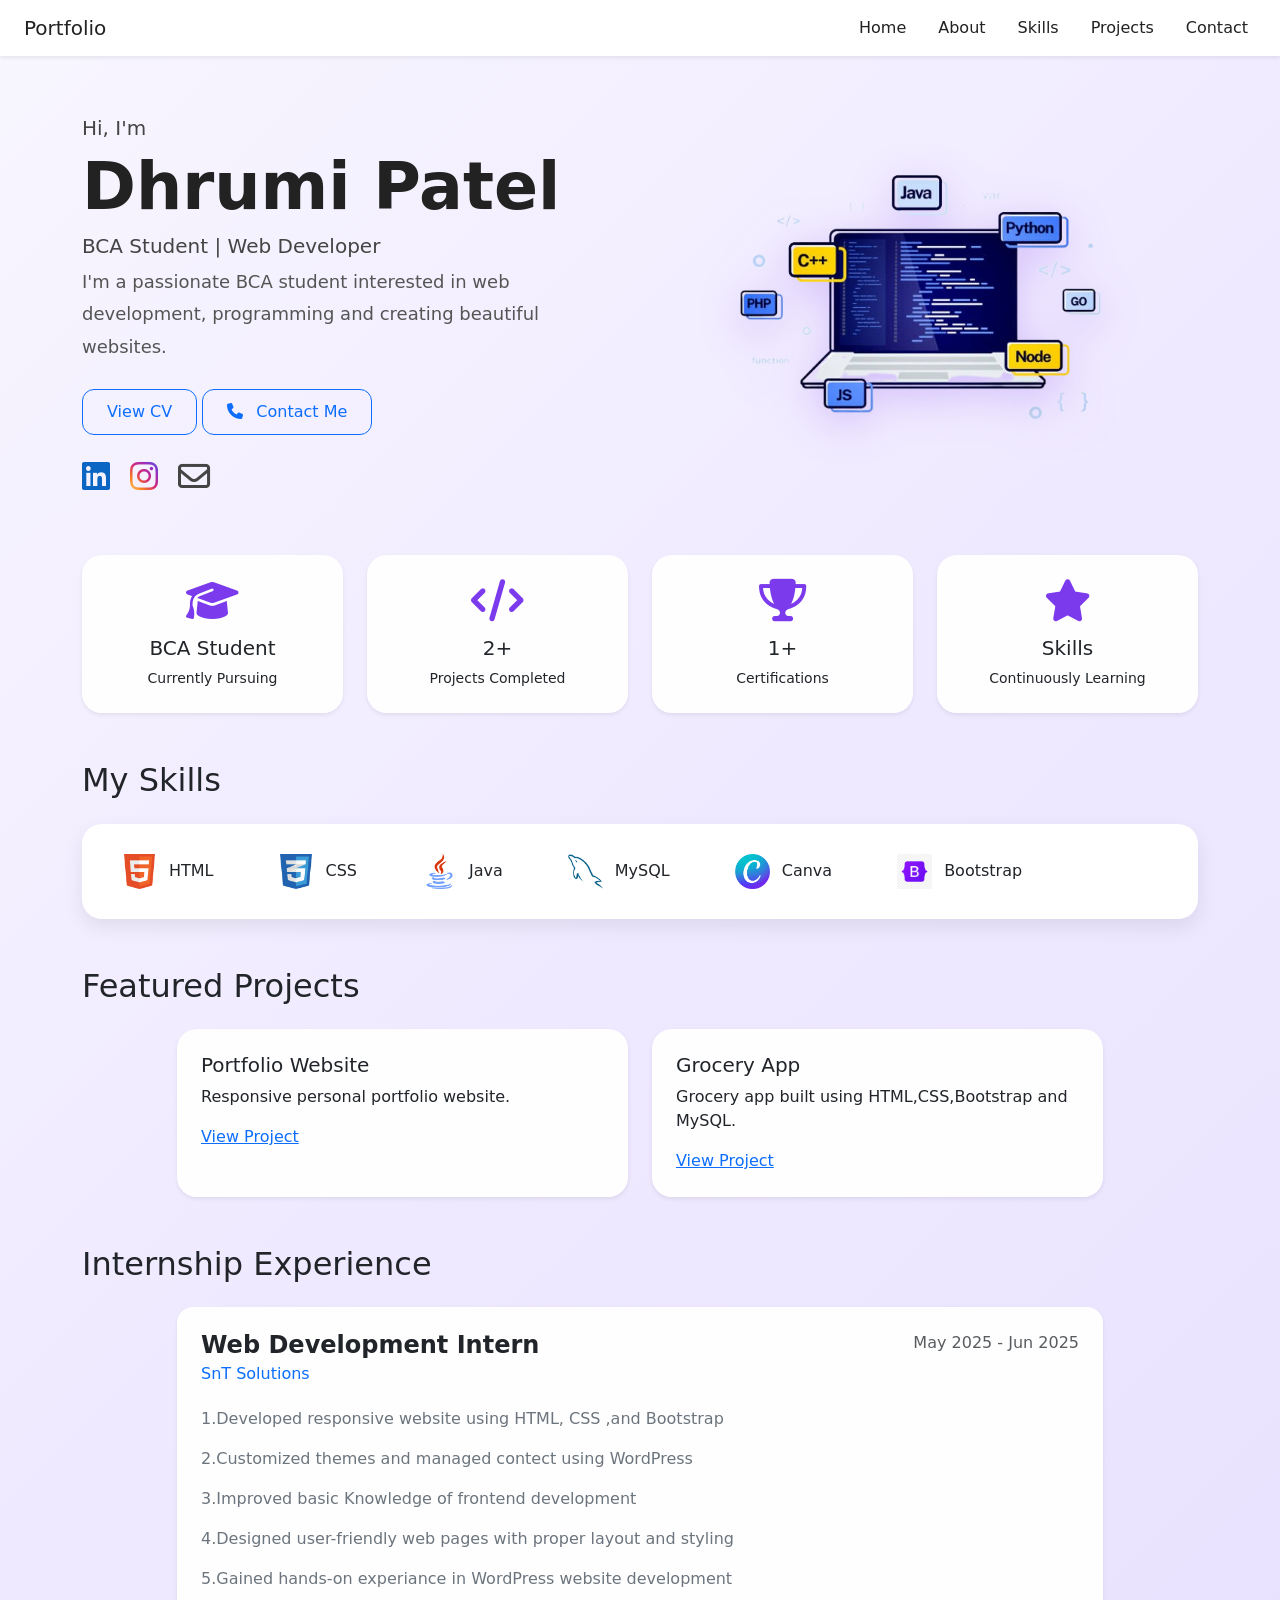
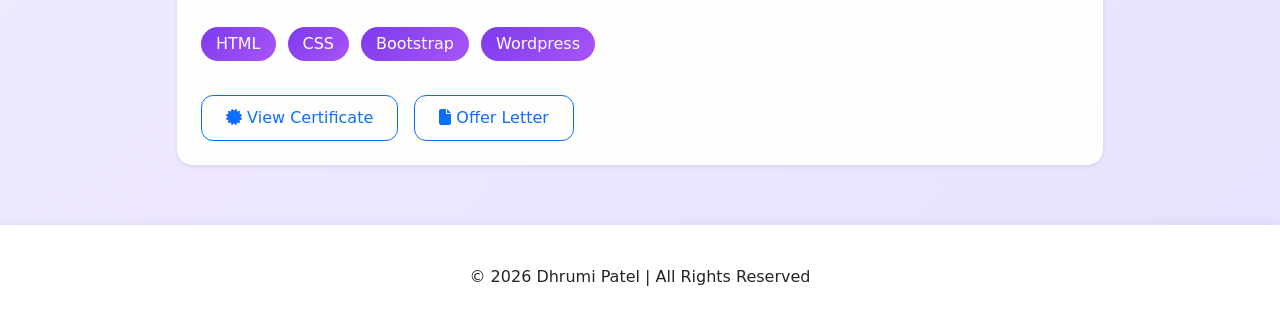
==== index.html @ ee41feb7 "Add files via upload" ====
<!DOCTYPE html>
<html lang="en">
<head>
<meta charset="UTF-8">
<meta name="viewport" content="width=device-width, initial-scale=1.0">
<title>Dhrumi Patel Portfolio</title>
<!-- CSS -->
 <link rel="stylesheet" href="style.css">
<!-- Bootstrap -->
<link href="https://cdn.jsdelivr.net/npm/bootstrap@5.3.0/dist/css/bootstrap.min.css" rel="stylesheet">

<!-- Font Awesome -->
<link rel="stylesheet" href="https://cdnjs.cloudflare.com/ajax/libs/font-awesome/6.5.0/css/all.min.css">



</head>
<body>

<!-- Navbar -->
<nav class="navbar navbar-expand-lg shadow-sm px-4">
    <a class="navbar-brand" href="#">Portfolio</a>

    <div class="ms-auto">
        <ul class="navbar-nav d-flex flex-row gap-3">
            <li class="nav-item"><a class="nav-link" href="home.html">Home</a></li>
            <li class="nav-item"><a class="nav-link" href="about.html">About</a></li>
            <li class="nav-item"><a class="nav-link" href="skills.html">Skills</a></li>
            <li class="nav-item"><a class="nav-link" href="#">Projects</a></li>
            <li class="nav-item"><a class="nav-link" href="contact.html">Contact</a></li>
        </ul>
    </div>
</nav>

<!-- Hero Section -->
<section class="container hero">
    <div class="row align-items-center">

        <div class="col-md-6">
            <h5>Hi, I'm</h5>

            <h1 class="purple fw-bold">
                Dhrumi Patel
            </h1>

            <h5>BCA Student | Web Developer</h5>

            <p>
                I'm a passionate BCA student interested in
                web development, programming and creating
                beautiful websites.
            </p>

            <a href="Dhrumi  Patel - Resume .pdf" class="btn btn-outline-primary">
                View CV
            </a>

            <a href="tel:+919879926099" class="btn btn-outline-primary">
                <i class="fa-solid fa-phone me-2"></i>
                Contact Me
            </a>

            <div class="social-icons">

  <a href="https://www.linkedin.com/in/dhrumi-patel-aab698388/" target="_blank">
    <i class="fab fa-linkedin"></i>
  </a>

  <a href="https://www.instagram.com/dhrumiii_ptl._/" target="_blank">
    <i class="fab fa-instagram"></i>
  </a>

  <a href="https://mail.google.com/mail/?view=cm&fs=1&to=dhrumipatel2820@gmail.com" target="_blank">

   <i class="fa-regular fa-envelope"></i>

</a>

</div>


        </div>

        <div class="col-md-6 text-center">
            <img src="laptop.png" class="img-fluid" width="450">
        </div>

    </div>
</section>




<!-- Stats Section -->
<section class="container text-center mb-5">
    <div class="row g-4">

        <div class="col-md-3">
            <div class="card p-4 card-hover shadow-sm">
                <i class="fas fa-graduation-cap stat-icon"></i>
                <h5>BCA Student</h5>
                <small>Currently Pursuing</small>
            </div>
        </div>

        <div class="col-md-3">
            <div class="card p-4 card-hover shadow-sm">
                <i class="fas fa-code stat-icon"></i>
                <h5>2+</h5>
                <small>Projects Completed</small>
            </div>
        </div>

        <div class="col-md-3">
            <div class="card p-4 card-hover shadow-sm">
                <i class="fas fa-trophy stat-icon"></i>
                <h5>1+</h5>
                <small>Certifications</small>
            </div>
        </div>

        <div class="col-md-3">
            <div class="card p-4 card-hover shadow-sm">
                <i class="fas fa-star stat-icon"></i>
                <h5>Skills</h5>
                <small>Continuously Learning</small>
            </div>
        </div>

    </div>
</section>

<!-- Skills -->
<section class="container mt-5">
    <h2 class="mb-4">My Skills</h2>

    <div class="skills-container">

  <div class="skill-box">
    <img src="html.png" class="html-img">
    <span>HTML</span>
  </div>

  <div class="skill-box">
    <img src="css.jpeg" class="css-img">
    <span>CSS</span>
  </div>

  <div class="skill-box">
    <img src="java.png" class="java-img">
    <span>Java</span>
  </div>

  <div class="skill-box">
    <img src="mysql.png" class="mysql-img">
    <span>MySQL</span>
  </div>

  <div class="skill-box">
  <img src="canva.jpg" class="canva-img">

  <span>Canva</span>

</div>

  <div class="skill-box">
  <img src="bootstrap.png" class="bootstrap-img">

  <span>Bootstrap</span>

</div>

</div>

</section>

<!-- Projects -->
<section class="container mt-5">

    <h2 class="mb-4">Featured Projects</h2>

    <div class="row justify-content-center g-4">

        <!-- Project 1 -->
        <div class="col-md-5">
            <div class="card p-4 shadow-sm h-100">

                <h5>Portfolio Website</h5>

                <p>
                  Responsive personal portfolio website.
                </p>

                <a href="#">View Project</a>

            </div>
        </div>

        <!-- Project 2 -->
        <div class="col-md-5">
            <div class="card p-4 shadow-sm h-100">

                <h5>Grocery App</h5>

                <p>
                  Grocery app built using HTML,CSS,Bootstrap and MySQL.
                </p>

                <a href="#">View Project</a>

            </div>
        </div>

    </div>

</section>



<!-- Internship Experience Section -->

<section class="container mt-5">

    <h2 class="mb-4">Internship Experience</h2>

    <div class="row justify-content-center">

        <div class="col-md-10">

            <div class="card p-4 shadow-sm border-0 rounded-4">

                <div class="d-flex justify-content-between flex-wrap">

                    <div>
                        <h4 class="fw-bold mb-1">
                          Web Development Intern
                        </h4>

                        <h6 class="text-primary">
                          SnT Solutions
                        </h6>
                    </div>

                    <div>
                        <span class="text-muted">
                          May 2025 - Jun 2025
                        </span>
                    </div>

                </div>

                <p class="mt-3 text-secondary">

                    1.Developed responsive website using HTML, CSS ,and Bootstrap

                </p>

                <p class="text-secondary">

                    2.Customized themes and managed contect using WordPress
                </p>

                <p class="text-secondary">

                    3.Improved basic Knowledge of frontend development

                </p>

                <p class="text-secondary">

                    4.Designed user-friendly web pages with proper layout and styling
                </p>

                <p class="text-secondary">

                    5.Gained hands-on experiance in WordPress website development

                </p>

                <div class="badge-tags">
                    <span>HTML</span>
                    <span>CSS</span>
                    <span>Bootstrap</span>
                    <span>Wordpress</span>
                </div>
                


                <div class="d-flex gap-3 flex-wrap">

                    <!-- Certificate Button -->
                     
                <div class="d-flex gap-3 flex-wrap mt-4">
                    <a href="certificate.pdf"
                       target="_blank"
                       class="btn btn-outline-primary">

                        <i class="fa-solid fa-certificate"></i>

                        View Certificate

                    </a>

                    <!-- Offer Letter Button -->

                    <a href="offer-letter.pdf"
                       target="_blank"
                       class="btn btn-outline-primary">

                        <i class="fa-solid fa-file"></i>

                        Offer Letter

                    </a>
                    </div>
                </div>

            </div>

        </div>

    </div>

</section>  
<!-- Footer -->
<footer class="footer">
    
    <div class="footer-content">

        <p class="copyright">
            © 2026 Dhrumi Patel | All Rights Reserved
        </p>

    </div>

</footer>

</body>
</html>
---- style.css ----
*{
    margin:0;
    padding:0;
    box-sizing:border-box;
}

body{
    font-family:'Poppins', sans-serif;
    background:linear-gradient(
        135deg,
        #f8f6ff 0%,
        #efe9ff 50%,
        #e8e1ff 100%
    );
    min-height:100vh;
    color:#222;
}

/* Navbar */

.navbar{
    background: #ffffff !important;
    padding:20px 40px;
}

.navbar-brand{
    font-size:28px;
    font-weight:500;
    color:#222 !important;
}

.nav-link{
    color:#222 !important;
    font-weight:500;
}

.nav-link:hover{
    color:#7c3aed !important;
}

/* Hero Section */

.hero{
    padding:60px 0;
}

.hero h5{
    color:#444;
}

.purple{
    font-size:65px;
    font-weight:800;
    color:#222 !important;
}

.hero p{
    color:#555;
    font-size:18px;
    line-height:1.8;
    max-width:550px;
}

/* Buttons */

.btn-outline-primary{
    border-radius:12px !important;
    padding:10px 24px !important;
    margin-top:10px;
}

.btn-outline-primary:hover{
    transform:translateY(-2px);
    transition:.3s;
}

/* Social Icons */

.social-icons{
    display:flex;
    gap:20px;
    align-items:center;
    margin-top:25px;
}

.social-icons a{
    text-decoration:none;
}

.social-icons i{
    font-size:32px;
    transition:.3s;
}

.social-icons i:hover{
    transform:scale(1.15);
}

/* LinkedIn */

.fa-linkedin{
    color:#0A66C2;
}

/* Instagram */

.fa-instagram{
    background:linear-gradient(
        45deg,
        #feda75,
        #fa7e1e,
        #d62976,
        #962fbf,
        #4f5bd5
    );
    -webkit-background-clip:text;
    -webkit-text-fill-color:transparent;
}

/* Mail */

.fa-envelope{
    color:#444;
}

/* Hero Image */

.hero img{
    filter:drop-shadow(0px 10px 20px rgba(124,58,237,0.25));
}

/* Cards */

.card{
    border:none !important;
    border-radius:20px !important;
    background:rgba(255,255,255,0.95) !important;
    box-shadow:0 8px 25px rgba(0,0,0,0.08);
    transition:.3s;
}

.card:hover{
    transform:translateY(-8px);
}

.stat-icon{
    font-size:42px;
    color:#7c3aed;
    margin-bottom:15px;
}

/* Skills */

.skills-container{
    display:flex;
    flex-wrap:wrap;
    align-items:center;
    gap:25px;
    background:#fff;
    padding:20px;
    border-radius:20px;
    box-shadow:0 8px 20px rgba(0,0,0,0.08);
}

.skill-box{
    display:flex;
    align-items:center;
    gap:12px;
    padding:10px 20px;
    border-radius:12px;
    transition:.3s;
}

.skill-box:hover{
    background:#f3efff;
    transform:translateY(-3px);
}

.skill-box span{
    font-weight:500;
}

.html-img,
.css-img,
.java-img,
.mysql-img,
.canva-img,
.bootstrap-img{
    width:35px;
    height:35px;
    object-fit:contain;
}

/* Projects */

h2{
    font-weight:700;
    color:#222;
    margin-bottom:25px;
}

/* Internship */

.badge-tags{
    display: flex;
    flex-wrap: wrap;
    gap: 12px;
    margin-top: 20px;
}

.badge-tags span{
    background: linear-gradient(
        135deg,
        #7c3aed,
        #a855f7);
    color: white;
    padding: 5px 15px;
    border-radius: 30px;
    font-size: 16px;
    font-weight: 500;
    display: inline-block;
}


.footer{
    background: #ffffff !important;
    padding: 40px 20px;
    text-align: center;
}

.copyright{
    margin-bottom:0;
    font-size:16px;
}
/* About Section */

.about-content{
    display:flex;
    align-items:center;
    justify-content:space-between;
    gap:60px;
}

.about-image img{
    width:320px;
    border-radius:20px;
    box-shadow:0 10px 25px rgba(0,0,0,0.1);
}

.about-text h2{
    font-size:42px;
    font-weight:700;
}

.about-text p{
    font-size:18px;
    line-height:1.8;
    color:#555;
}

/* Footer */

footer{
    margin-top:60px;
    background:#fff;
    padding:25px;
    text-align:center;
    box-shadow:0 -2px 10px rgba(0,0,0,0.05);
}

/* Responsive */

@media(max-width:768px){

    .purple{
        font-size:45px;
    }

    .hero{
        text-align:center;
    }

    .social-icons{
        justify-content:center;
    }

    .about-content{
        flex-direction:column;
        text-align:center;
    }

    .skills-container{
        justify-content:center;
    }
}




/* about section*/


.about-section{
    padding: 80px 10%;
    background: linear-gradient(
        135deg,
        #f8f6ff 0%,
        #efe9ff 50%,
        #e8e1ff 100%);
}

.about-header{
    text-align: center;
    margin-bottom: 50px;
}

.about-header h2{
    font-size: 42px;
    font-weight: 700;
    color: #222;
}

.about-header p{
    color: #666;
    margin-top: 10px;
}

.about-content{
    display: flex;
    gap: 40px;
    align-items: flex-start;
}

.about-image{
    flex: 1;
    text-align: center;
}

.about-image img{
    width: 100%;
    max-width: 350px;
    border-radius: 20px;
    box-shadow: 0 10px 25px rgba(0,0,0,0.15);
}

.about-text{
    flex: 2;
}

.about-card{
    background: #fff;
    padding: 20px;
    margin-bottom: 20px;
    border-radius: 15px;
    box-shadow: 0 5px 15px rgba(0,0,0,0.08);
}

.about-card h3{
    margin-bottom: 15px;
    color: #333;
}

.about-card p,
.about-card li{
    color: #555;
    line-height: 1.7;
}

.about-card ul{
    padding-left: 20px;
}

.tags{
    display: flex;
    flex-wrap: wrap;
    gap: 10px;
}

.tags span{
    background: linear-gradient(
        135deg,
        #7c3aed,
        #a855f7);
    color: white;
    padding: 8px 15px;
    border-radius: 30px;
    font-size: 14px;
}

@media(max-width: 768px){

    .about-content{
        flex-direction: column;
    }

    .about-header h2{
        font-size: 32px;
    }

    .about-image img{
        max-width: 250px;
    }
}



/* Skills Section */

.skills-section{
    padding:60px 0;
}

.section-title{
    text-align:center;
    font-size:40px;
    font-weight:700;
    color:#222;
    margin-bottom:40px;
}

.skill-card{
    background:#fff;
    padding:30px;
    border-radius:20px;
    box-shadow:0 8px 20px rgba(0,0,0,0.08);
    height:100%;
    transition:0.3s;
}

.skill-card:hover{
    transform:translateY(-8px);
}

.skill-card h3{
    margin-bottom:20px;
    font-size:24px;
    font-weight:600;
    color:#333;
}

.skill-tags{
    display:flex;
    flex-wrap:wrap;
    gap:12px;
}

.skill-tags span{
    background:linear-gradient(
        135deg,
        #7c3aed,
        #a855f7
    );
    color:white;
    padding:10px 18px;
    border-radius:30px;
    font-size:14px;
    font-weight:500;
    transition:0.3s;
}

.skill-tags span:hover{
    transform:scale(1.05);
}

@media(max-width:768px){

    .section-title{
        font-size:32px;
    }

    .skill-card{
        padding:20px;
    }

}


.skill-progress-card{
    background:#fff;
    padding:30px;
    border-radius:20px;
    box-shadow:0 8px 20px rgba(0,0,0,0.08);
}

.skill{
    margin-bottom:25px;
}

.skill span{
    font-weight:600;
}

.progress{
    height:12px;
    margin-top:8px;
    border-radius:20px;
    background:#e5e7eb;
}

.progress-bar{
    height:100%;
    border-radius:20px;
    background:linear-gradient(
        135deg,
        #7c3aed,
        #a855f7
    );
}

/* Widths */

.html-bar{
    width:90%;
}

.css-bar{
    width:85%;
}

.bootstrap-bar{
    width:80%;
}

.mysql-bar{
    width:75%;
}

.java-bar{
    width:70%;
}

.canva-bar{
    width:95%;
}


/* Contact Section */

.contact-section{
    padding:60px 0;
}

.section-title{
    text-align:center;
    font-size:40px;
    font-weight:700;
    color:#222;
    margin-bottom:40px;
}

.contact-card{
    background:#fff;
    padding:30px;
    border-radius:20px;
    box-shadow:0 8px 20px rgba(0,0,0,0.08);
    height:100%;
}

.contact-card h3{
    margin-bottom:20px;
    font-weight:600;
}

.contact-card p{
    color:#555;
    line-height:1.7;
}

.info-box{
    display:flex;
    align-items:flex-start;
    gap:15px;
    margin-bottom:25px;
}

.info-box i{
    font-size:22px;
    color:#7c3aed;
    margin-top:5px;
}

.info-box h5{
    margin-bottom:5px;
}

.info-box a{
    text-decoration:none;
    color:#555;
}

.contact-social{
    margin-top:25px;
}

.contact-social a{
    text-decoration:none;
    margin-right:15px;
}

.contact-social i{
    font-size:28px;
    transition:0.3s;
}

.contact-social i:hover{
    transform:scale(1.15);
}

.form-control{
    border-radius:12px;
    padding:12px;
}

.btn-primary{
    background:#7c3aed;
    border:none;
    padding:12px 25px;
    border-radius:12px;
}

.btn-primary:hover{
    background:#6d28d9;
}

@media(max-width:768px){

    .section-title{
        font-size:32px;
    }

    .contact-card{
        padding:20px;
    }

}
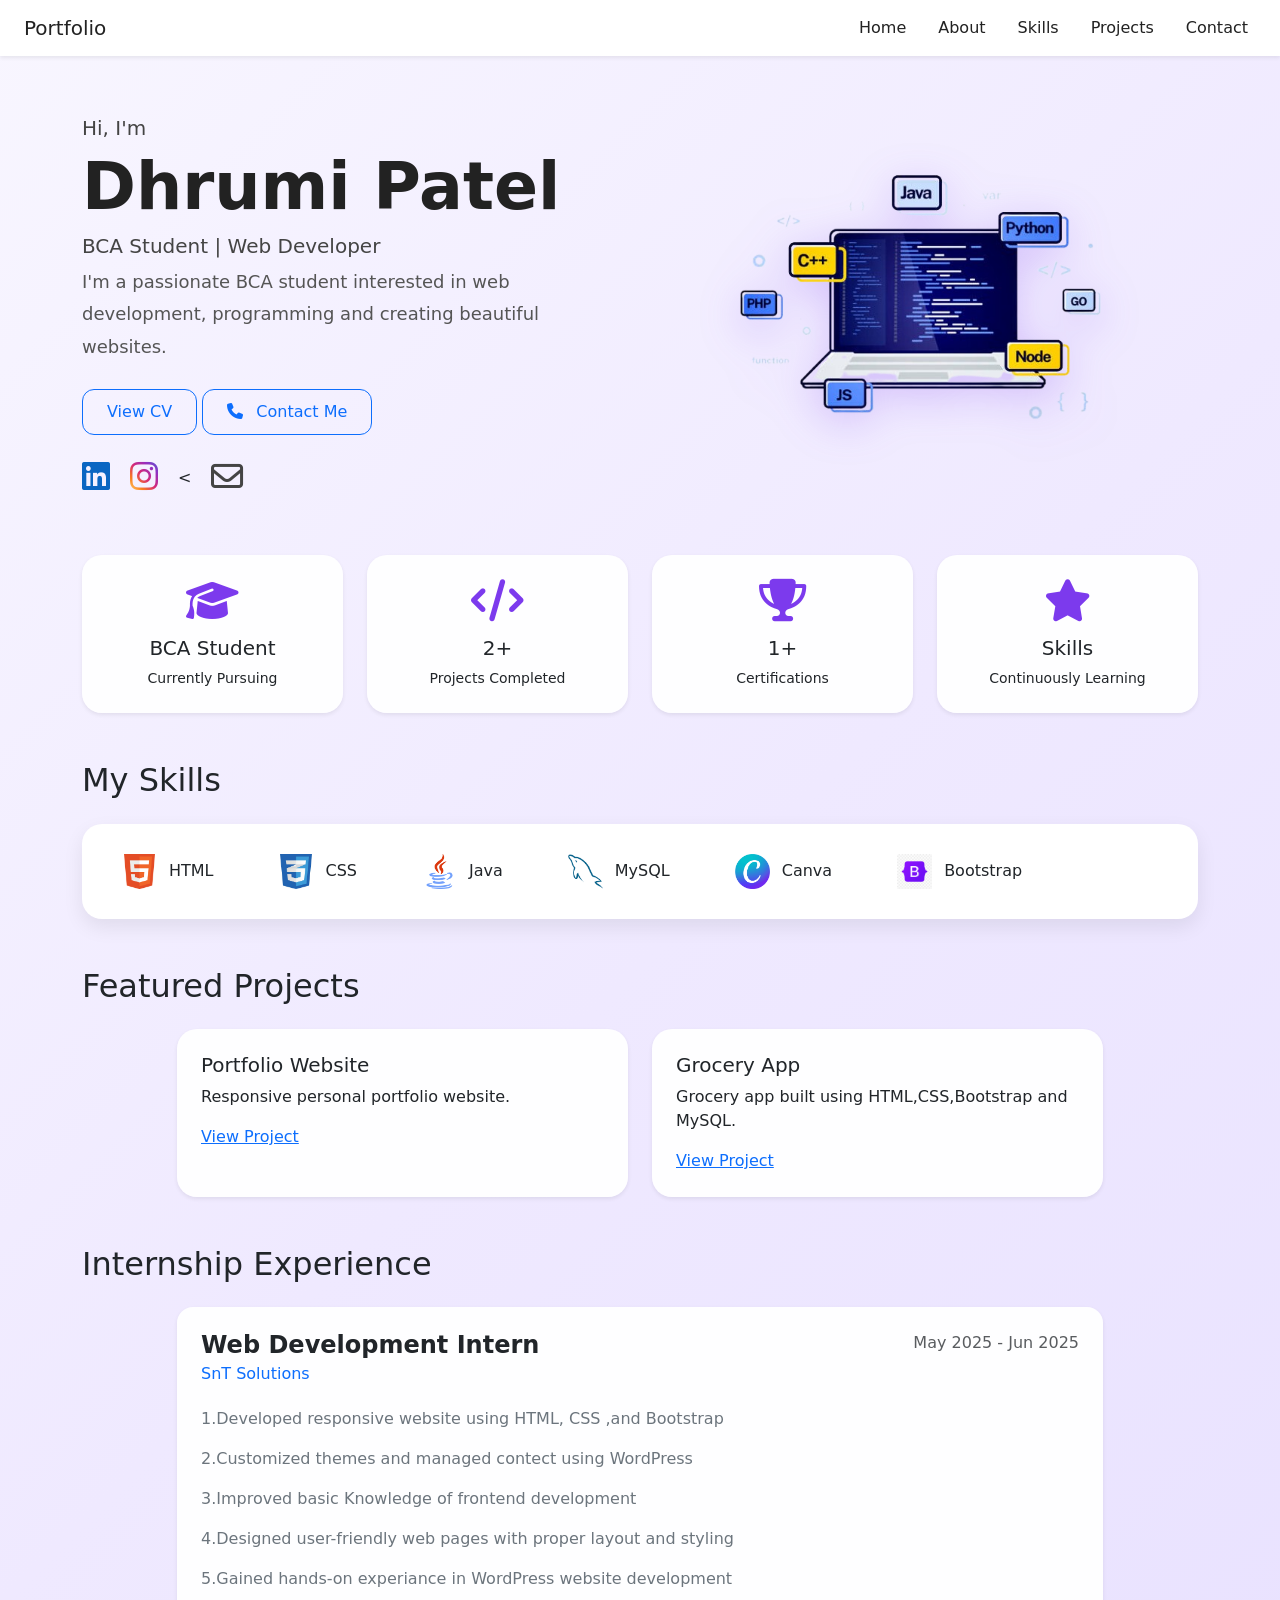
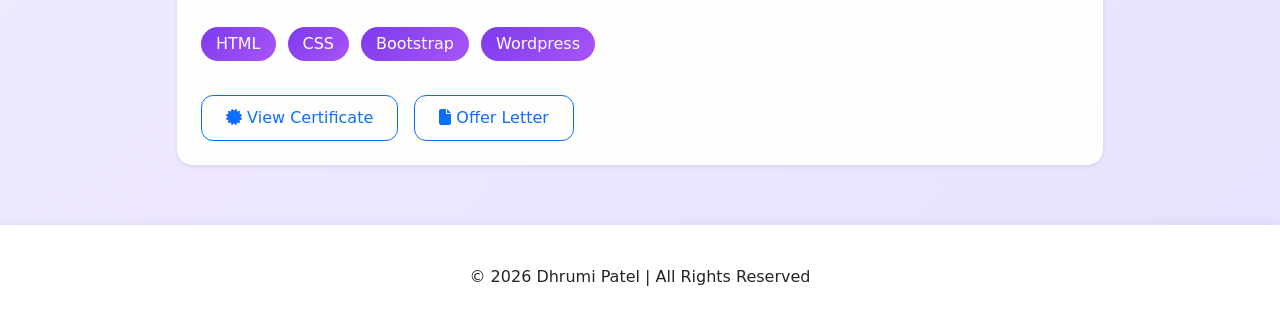
==== commit f62638f9: "Add files via upload" ====
--- a/index.html
+++ b/index.html
@@ -70,10 +70,8 @@
     <i class="fab fa-instagram"></i>
   </a>
 
-  <a href="https://mail.google.com/mail/?view=cm&fs=1&to=dhrumipatel2820@gmail.com" target="_blank">
-
-   <i class="fa-regular fa-envelope"></i>
-
+  <<a href="mailto:dhrumipatel2820@gmail.com" target="_blank">
+    <i class="fa-regular fa-envelope"></i>
 </a>
 
 </div>
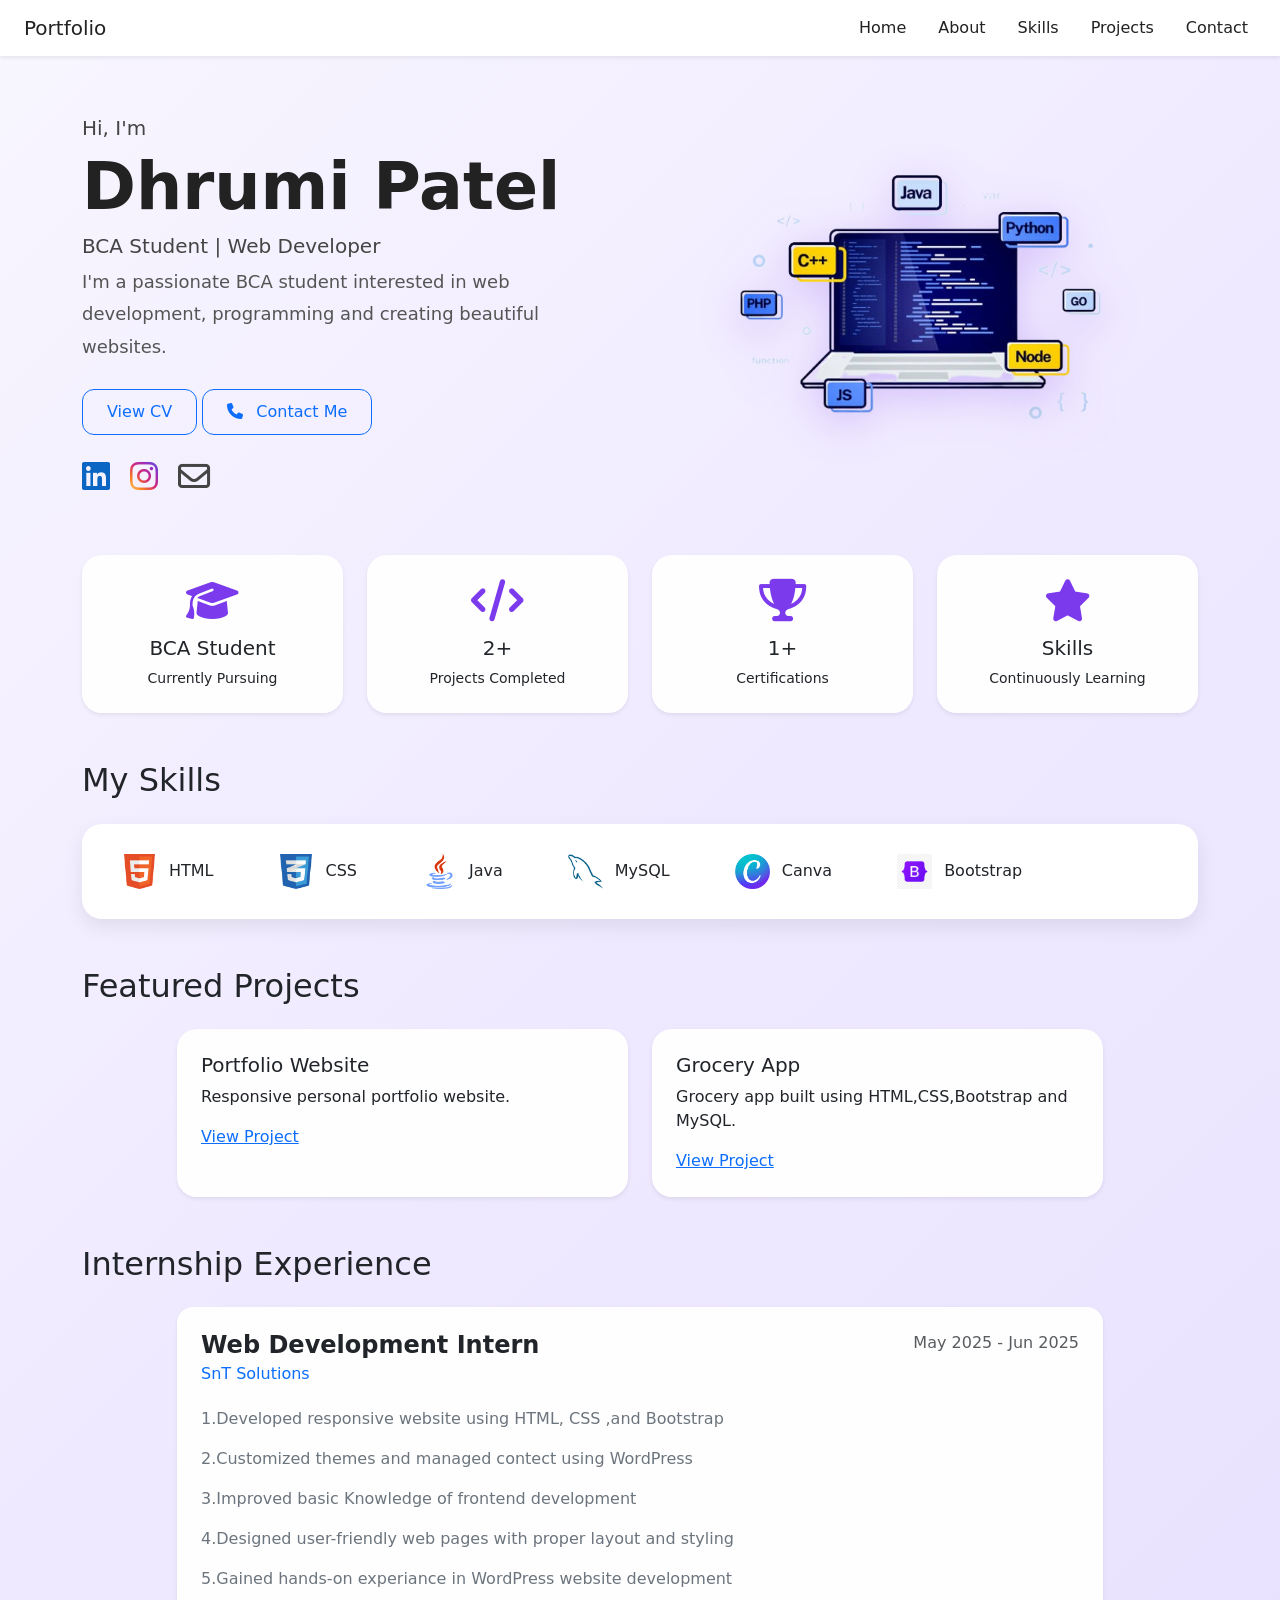
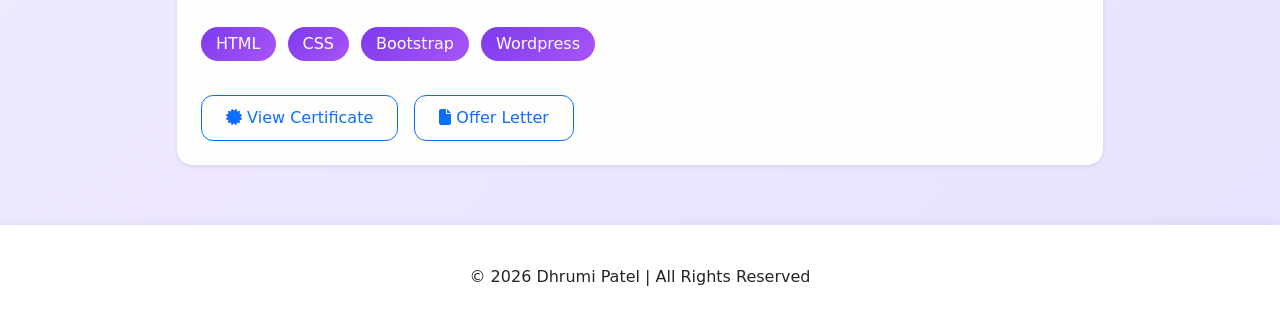
==== commit bc0a12ca: "Add files via upload" ====
--- a/index.html
+++ b/index.html
@@ -70,7 +70,7 @@
     <i class="fab fa-instagram"></i>
   </a>
 
-  <<a href="mailto:dhrumipatel2820@gmail.com" target="_blank">
+  <a href="mailto:dhrumipatel2820@gmail.com" target="_blank">
     <i class="fa-regular fa-envelope"></i>
 </a>
 
